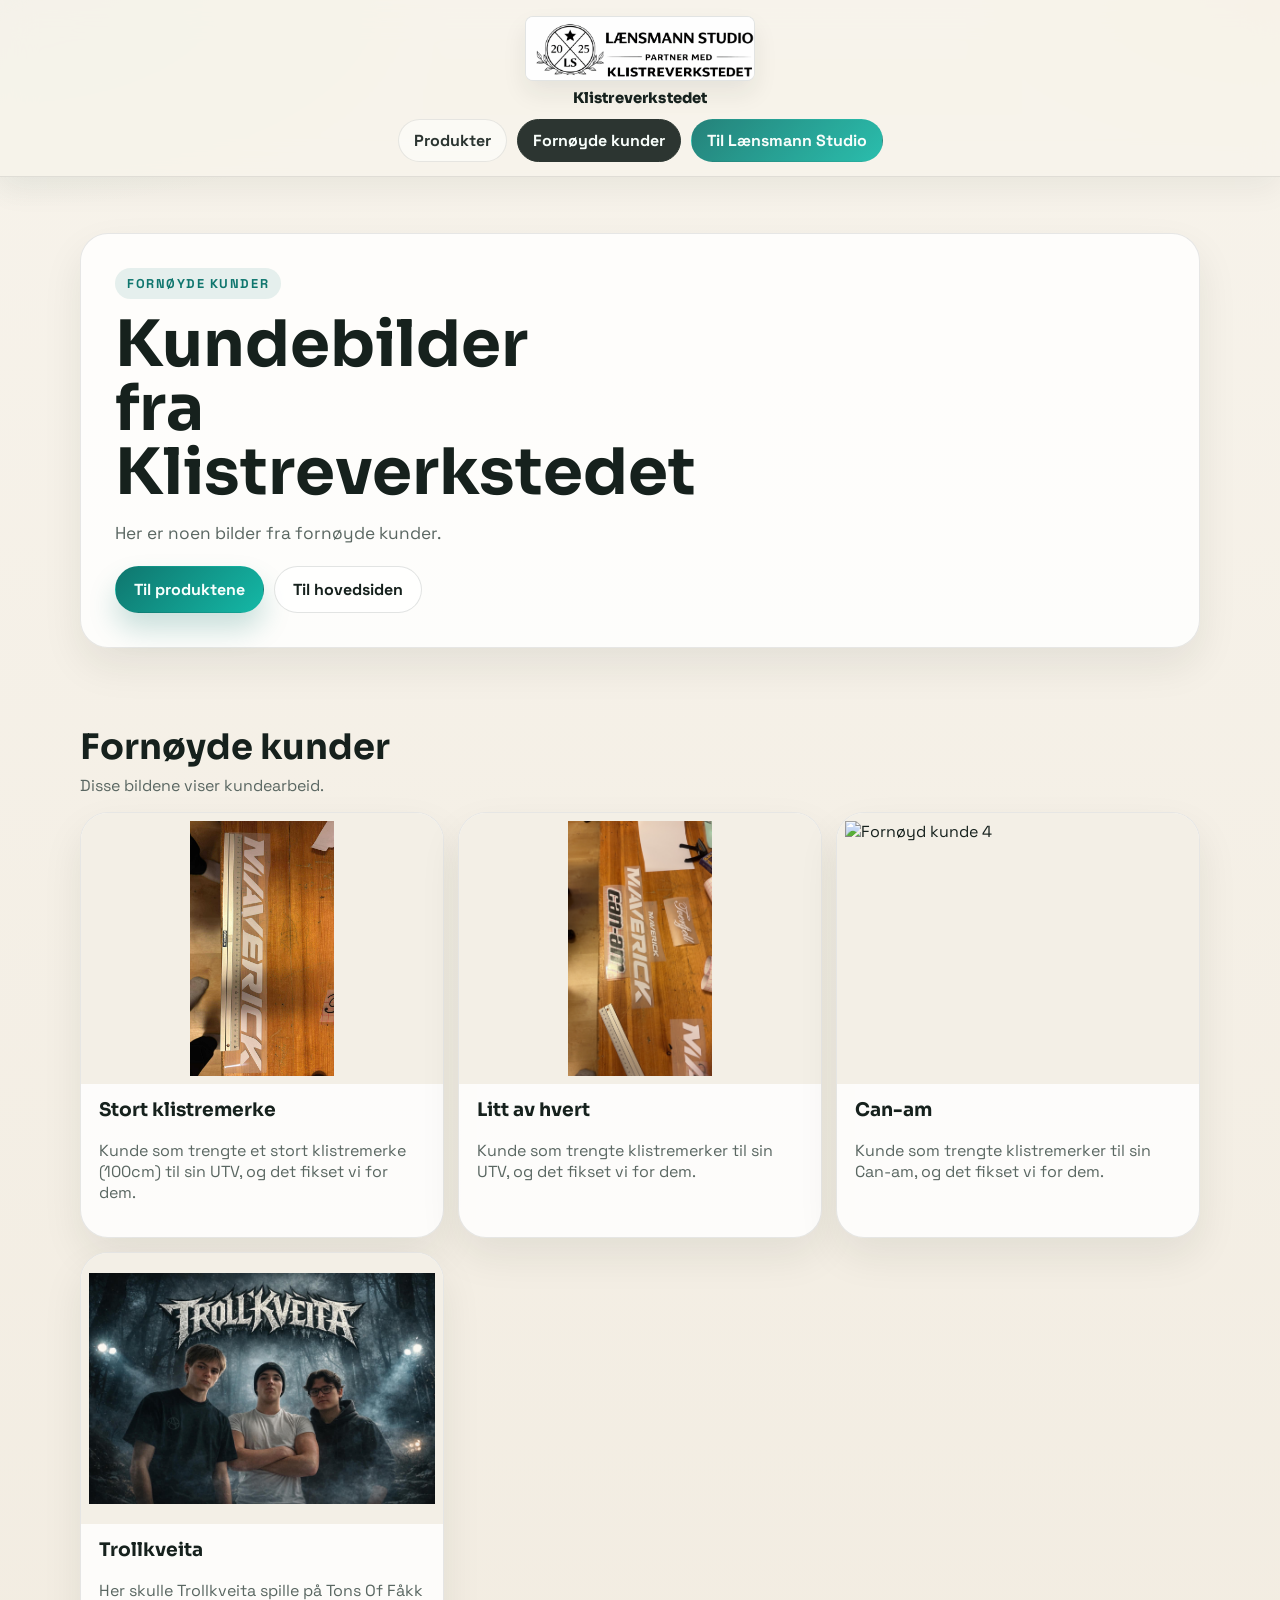
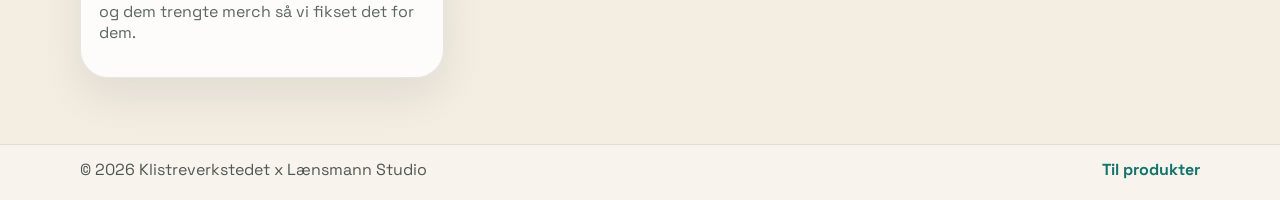
==== products.html @ d3c9f235 "Masse fix, fikk ordnet helt ny nettside og handlekurv. Blitt en ekte nettbutikk nå :)" ====
<!DOCTYPE html>
<html lang="no">
<head>
  <meta charset="UTF-8">
  <meta name="viewport" content="width=device-width, initial-scale=1">
  <title>Klistreverkstedet | Fornøyde kunder</title>
  <meta name="description" content="Bilder fra fornøyde kunder. Disse bildene hentes fra klistreverksted-media.json.">
  <meta name="robots" content="index, follow">
  <meta name="theme-color" content="#f4efe6">
  <link rel="canonical" href="https://klistre.lensmann.studio/products.html">
  <meta property="og:type" content="website">
  <meta property="og:title" content="Klistreverkstedet | Fornøyde kunder">
  <meta property="og:description" content="Visning av fornøyde kunder med bilder fra klistreverksted-media.json.">
  <meta property="og:url" content="https://klistre.lensmann.studio/products.html">
  <link rel="icon" href="favicon.ico">
  <link rel="preconnect" href="https://fonts.googleapis.com">
  <link rel="preconnect" href="https://fonts.gstatic.com" crossorigin>
  <link href="https://fonts.googleapis.com/css2?family=Sora:wght@400;600;700;800&family=Space+Grotesk:wght@400;500;700&display=swap" rel="stylesheet">
  <link rel="stylesheet" href="style.css">
</head>
<body>
  <a class="skip-link" href="#main-content">Hopp til innhold</a>

  <header class="site-header">
    <div class="container header-top">
      <a href="https://lensmann.studio/" class="brand brand--image" aria-label="Til Lænsmann Studio hovedsiden">
        <img class="brand-image" src="assets/images/image.png" alt="Til Lænsmann Studio">
        <span class="brand-text">Klistreverkstedet</span>
      </a>
      <button class="nav-toggle" type="button" aria-expanded="false" aria-controls="main-nav" aria-label="Åpne meny">
        <span class="nav-toggle__icon" aria-hidden="true">
          <span class="nav-toggle__line"></span>
          <span class="nav-toggle__line"></span>
          <span class="nav-toggle__line"></span>
        </span>
      </button>
    </div>
    <div class="container">
      <nav id="main-nav" class="top-links site-nav" aria-label="Navigasjon">
        <a href="index.html">Produkter</a>
        <a href="products.html" aria-current="page">Fornøyde kunder</a>
        <a class="nav-back" href="https://lensmann.studio/">Til Lænsmann Studio</a>
      </nav>
    </div>
  </header>

  <main id="main-content">
    <section class="hero hero--compact">
      <div class="container hero-grid hero-grid--single">
        <div class="hero-copy">
          <span class="eyebrow">Fornøyde kunder</span>
          <h1>Kundebilder fra Klistreverkstedet</h1>
          <p class="lead">Her er noen bilder fra fornøyde kunder.</p>
          <div class="hero-actions">
            <a class="btn btn-primary" href="index.html#produkter">Til produktene</a>
            <a class="btn btn-secondary" href="https://klistre.lensmann.studio/">Til hovedsiden</a>
          </div>
        </div>
      </div>
    </section>

    <section class="content-section">
      <div class="container">
        <div class="section-head">
          <h2 class="section-title">Fornøyde kunder</h2>
          <p class="section-lead">Disse bildene viser kundearbeid.</p>
        </div>

        <div id="customer-media-grid" class="gallery-grid">
          <p class="empty-state">Laster kundebilder...</p>
        </div>
      </div>
    </section>
  </main>

  <footer class="site-footer">
    <div class="container footer-inner">
      <span>© <span id="year"></span> Klistreverkstedet x Lænsmann Studio</span>
      <a href="index.html">Til produkter</a>
    </div>
  </footer>

  <script src="assets/js/site.js"></script>
</body>
</html>
---- style.css ----
:root {
  --bg: #0f1513;
  --bg-soft: #16201d;
  --surface: #f6f1e8;
  --surface-2: #ebe2d3;
  --text-dark: #1d2321;
  --text-light: #f4f1eb;
  --muted: #59605e;
  --brand: #ff875c;
  --brand-dark: #d65d34;
  --accent: #3fc2a3;
  --border-dark: rgba(255, 255, 255, 0.1);
  --border-light: rgba(29, 35, 33, 0.15);
  --radius-lg: 24px;
  --radius-md: 16px;
  --radius-sm: 12px;
  --shadow-soft: 0 14px 34px rgba(0, 0, 0, 0.16);
  --shadow-card: 0 10px 24px rgba(0, 0, 0, 0.12);
}

* {
  box-sizing: border-box;
}

html,
body {
  margin: 0;
  padding: 0;
  scroll-behavior: smooth;
}

body {
  font-family: "Space Grotesk", "Segoe UI", sans-serif;
  color: var(--text-light);
  background:
    radial-gradient(900px 500px at 85% -10%, rgba(255, 135, 92, 0.28), transparent 50%),
    radial-gradient(1000px 550px at 10% -15%, rgba(63, 194, 163, 0.18), transparent 46%),
    linear-gradient(170deg, #0d1311 0%, #101815 55%, #0c1210 100%);
  min-height: 100vh;
}

img {
  max-width: 100%;
  display: block;
}

a {
  color: inherit;
  text-decoration: none;
}

a:focus-visible,
button:focus-visible,
summary:focus-visible {
  outline: 3px solid #3fc2a3;
  outline-offset: 3px;
}

.skip-link {
  position: absolute;
  top: -100px;
  left: 12px;
  z-index: 120;
  background: #ffffff;
  color: #111;
  padding: 10px 14px;
  border-radius: 10px;
  border: 1px solid #111;
  font-weight: 700;
}

.skip-link:focus {
  top: 12px;
}

.container {
  width: min(1120px, 92%);
  margin: 0 auto;
}

.site-header {
  position: sticky;
  top: 0;
  z-index: 50;
  padding-top: env(safe-area-inset-top);
  border-bottom: 1px solid var(--border-dark);
  backdrop-filter: blur(8px) saturate(130%);
  background: linear-gradient(to bottom, rgba(12, 18, 16, 0.95), rgba(12, 18, 16, 0.72));
}

.nav-row {
  display: flex;
  align-items: center;
  justify-content: space-between;
  gap: 20px;
  padding: 14px 0;
}

.logo {
  display: inline-flex;
  align-items: center;
  gap: 12px;
}

.logo-image {
  width: 40px;
  height: 40px;
  border-radius: 5px;
  object-fit: cover;
  border: 1px solid rgba(255, 255, 255, 0.26);
  box-shadow: 0 10px 20px rgba(0, 0, 0, 0.26);
  background: #fff;
}

.logo-badge {
  width: 38px;
  height: 38px;
  border-radius: 10px;
  display: grid;
  place-items: center;
  background: linear-gradient(140deg, var(--brand), #ffb07a);
  color: #111;
  font-weight: 800;
  letter-spacing: 0.02em;
  box-shadow: var(--shadow-soft);
}

.logo-text {
  font-family: "Sora", "Segoe UI", sans-serif;
  font-weight: 700;
  letter-spacing: 0.02em;
}

.site-nav {
  display: flex;
  align-items: center;
  gap: 18px;
  flex-wrap: wrap;
}

.nav-toggle {
  display: none;
  width: 42px;
  height: 42px;
  align-items: center;
  justify-content: center;
  border: 1px solid rgba(255, 255, 255, 0.22);
  border-radius: 10px;
  background: rgba(255, 255, 255, 0.04);
  color: var(--text-light);
  cursor: pointer;
}

.nav-toggle__icon {
  display: grid;
  gap: 4px;
}

.nav-toggle__line {
  display: block;
  width: 18px;
  height: 2px;
  border-radius: 2px;
  background: currentColor;
  transition: transform 0.2s ease, opacity 0.2s ease;
}

.nav-toggle[aria-expanded="true"] .nav-toggle__line:nth-child(1) {
  transform: translateY(6px) rotate(45deg);
}

.nav-toggle[aria-expanded="true"] .nav-toggle__line:nth-child(2) {
  opacity: 0;
}

.nav-toggle[aria-expanded="true"] .nav-toggle__line:nth-child(3) {
  transform: translateY(-6px) rotate(-45deg);
}

.site-nav a {
  opacity: 0.9;
  font-weight: 500;
}

.site-nav a:hover {
  opacity: 1;
}

.btn {
  display: inline-flex;
  align-items: center;
  justify-content: center;
  border: 0;
  border-radius: 999px;
  padding: 11px 18px;
  font-weight: 700;
  transition: transform 0.15s ease, box-shadow 0.15s ease;
}

.btn:hover {
  transform: translateY(-1px);
}

.btn-primary {
  background: linear-gradient(135deg, var(--brand), #ffb07a);
  color: #141414;
  box-shadow: 0 10px 24px rgba(255, 135, 92, 0.34);
}
.btn-primary:hover {
  box-shadow: 0 16px 32px rgba(255, 135, 92, 0.48);
}

.btn-booking {
  background: linear-gradient(135deg, var(--accent), #7fdbc7);
  color: #10211d;
  box-shadow: 0 10px 24px rgba(63, 194, 163, 0.34);
}

.btn-booking:hover {
  box-shadow: 0 16px 32px rgba(63, 194, 163, 0.48);
  transform: translateY(-2px);
}


.btn-secondary {
  border: 1px solid var(--border-dark);
  color: var(--text-light);
  background: rgba(255, 255, 255, 0.02);
}

.hero {
  padding: 72px 0 32px;
}

.hero-layout {
  display: grid;
  grid-template-columns: 1.12fr 0.88fr;
  gap: 24px;
  align-items: center;
}

.eyebrow {
  display: inline-block;
  text-transform: uppercase;
  letter-spacing: 0.11em;
  font-size: 0.78rem;
  color: #9fdcca;
  font-weight: 700;
}

h1,
h2,
h3 {
  margin-top: 0;
  line-height: 1.1;
  font-family: "Sora", "Segoe UI", sans-serif;
}

h1 {
  font-size: clamp(2rem, 4.9vw, 3.7rem);
  margin-bottom: 0.9rem;
}

.lead {
  color: #d4d7d5;
  max-width: 60ch;
  font-size: 1.04rem;
}

.hero-actions {
  margin-top: 20px;
  display: flex;
  gap: 10px;
  flex-wrap: wrap;
}

.hero-media {
  border-radius: var(--radius-lg);
  overflow: hidden;
  border: 1px solid var(--border-dark);
  box-shadow: var(--shadow-soft);
}

.hero-media img {
  width: 100%;
  height: 100%;
  min-height: 350px;
  object-fit: cover;
}

.content-shell {
  background: linear-gradient(180deg, var(--surface) 0%, #f8f5ee 100%);
  border-top-left-radius: 34px;
  border-top-right-radius: 34px;
  margin-top: 36px;
  color: var(--text-dark);
  border: 1px solid var(--border-light);
  border-bottom: 0;
}

section {
  padding: 58px 0;
}

.section-head {
  margin-bottom: 16px;
}

.section-title {
  font-size: clamp(1.55rem, 3vw, 2.2rem);
  margin-bottom: 10px;
}

.section-lead {
  margin: 0;
  color: var(--muted);
  max-width: 62ch;
}

.grid-3 {
  margin-top: 22px;
  display: grid;
  grid-template-columns: repeat(3, minmax(0, 1fr));
  gap: 16px;
}

.card {
  background: #fffdf9;
  border: 1px solid var(--border-light);
  border-radius: var(--radius-md);
  padding: 18px;
  box-shadow: var(--shadow-card);
  
}

.card p {
  margin: 0;
  color: var(--muted);
}

.card,
.hero-media,
.gallery-item,
.item-card,
.partner-card {
  transition: transform 0.2s ease, box-shadow 0.2s ease;
}

.card:hover,
.item-card:hover,
.partner-card:hover {
  transform: translateY(-3px);
  box-shadow: 0 14px 28px rgba(0, 0, 0, 0.18);
}

.tag {
  display: inline-flex;
  align-items: center;
  gap: 8px;
  font-size: 0.83rem;
  border-radius: 999px;
  background: var(--surface-2);
  padding: 7px 12px;
  border: 1px solid var(--border-light);
  color: #3e4341;
}

.feature-row {
  margin-top: 18px;
  display: flex;
  flex-wrap: wrap;
  gap: 10px;
}

.gallery {
  margin-top: 22px;
  display: grid;
  grid-template-columns: repeat(3, minmax(0, 1fr));
  gap: 12px;
}

.gallery-item {
  border-radius: 14px;
  overflow: hidden;
  border: 1px solid var(--border-light);
}

.gallery-item img {
  width: 100%;
  height: 100%;
  min-height: 210px;
  object-fit: cover;
}

.pricing-grid {
  margin-top: 22px;
  display: grid;
  grid-template-columns: repeat(3, minmax(0, 1fr));
  gap: 16px;
}

.price {
  font-size: 1.6rem;
  font-weight: 800;
  margin: 10px 0;
}

.split {
  margin-top: 18px;
  display: grid;
  grid-template-columns: 1.1fr 0.9fr;
  gap: 16px;
}

.contact-list {
  display: grid;
  gap: 8px;
  color: var(--muted);
}

.contact-list a:hover {
  color: #2c4a42;
  text-decoration: underline;
}

.booking-form {
  margin-top: 14px;
  padding: 22px;
  border: 1px solid #dbcdb9;
  background:
    radial-gradient(700px 180px at 100% -5%, rgba(255, 135, 92, 0.12), transparent 55%),
    #fffdf8;
  box-shadow: 0 22px 40px rgba(29, 35, 33, 0.14);
}

.form-block {
  padding: 14px;
  border-radius: 14px;
  background: linear-gradient(180deg, #fffdfa 0%, #fff7ec 100%);
  border: 1px solid #e3d7c7;
  margin-bottom: 12px;
}

.form-block h3 {
  margin: 0 0 10px;
  font-size: 1.05rem;
}

.form-grid {
  display: grid;
  grid-template-columns: repeat(2, minmax(0, 1fr));
  gap: 12px;
}

.event-options-grid {
  display: grid;
  grid-template-columns: repeat(3, minmax(0, 1fr));
  gap: 10px;
  margin-top: 8px;
}

.choice-chip {
  display: grid;
  grid-template-columns: 18px 1fr auto;
  align-items: center;
  gap: 8px;
  border: 1px solid #deceba;
  border-radius: 14px;
  padding: 11px 12px;
  background: linear-gradient(180deg, #fff 0%, #fff8ef 100%);
  cursor: pointer;
  min-height: 52px;
  transition: transform 0.15s ease, border-color 0.15s ease, box-shadow 0.15s ease, background 0.15s ease;
}

.choice-chip input {
  width: 16px;
  height: 16px;
}

.choice-chip span {
  font-weight: 600;
  color: #313836;
}

.choice-chip span::after {
  content: "Velg";
  font-size: 0.72rem;
  letter-spacing: 0.04em;
  text-transform: uppercase;
  color: #8f6f52;
  margin-left: 10px;
}

.choice-chip:hover {
  transform: translateY(-1px);
  border-color: #c9b296;
}

.choice-chip:has(input:checked) {
  border-color: #3fc2a3;
  box-shadow: 0 0 0 2px rgba(63, 194, 163, 0.2);
  background: linear-gradient(180deg, #f8fffd 0%, #edfff8 100%);
}

.choice-chip:has(input:checked) span::after {
  content: "Valgt";
  color: #16735b;
}

.field {
  display: grid;
  gap: 6px;
}

.field label {
  font-weight: 700;
  font-size: 0.95rem;
}

.field input,
.field select,
.field textarea {
  width: 100%;
  border: 1px solid #d8cdbd;
  border-radius: 10px;
  background: #fff;
  color: #1d2321;
  padding: 11px 12px;
  font: inherit;
  transition: border-color 0.15s ease, box-shadow 0.15s ease;
}

.field textarea {
  resize: vertical;
  min-height: 140px;
}

.field input:focus,
.field select:focus,
.field textarea:focus {
  border-color: #3fc2a3;
  outline: 2px solid rgba(63, 194, 163, 0.2);
}

.field-full {
  grid-column: 1 / -1;
}

.equipment-grid {
  display: grid;
  grid-template-columns: repeat(3, minmax(0, 1fr));
  gap: 10px;
  margin-top: 8px;
}

.equipment-card {
  display: grid;
  gap: 8px;
  border: 1px solid #dfd2c0;
  border-radius: 14px;
  padding: 8px;
  background: linear-gradient(180deg, #fff 0%, #fff9ef 100%);
  font-size: 0.9rem;
  cursor: pointer;
  transition: border-color 0.15s ease, transform 0.15s ease, box-shadow 0.15s ease, background 0.15s ease;
}

.equipment-card input {
  position: absolute;
  opacity: 0;
  pointer-events: none;
}

.equipment-card img {
  width: 100%;
  height: 135px;
  object-fit: cover;
  object-position: center;
  border-radius: 10px;
  border: 1px solid #e7dccd;
}

.equipment-card span {
  display: inline-flex;
  align-items: center;
  justify-content: space-between;
  gap: 6px;
  font-weight: 600;
  color: #343a38;
}

.equipment-card span::after {
  content: "Velg";
  font-size: 0.76rem;
  letter-spacing: 0.04em;
  text-transform: uppercase;
  color: #8b6a4e;
}

.equipment-card:hover {
  border-color: #c9b296;
  transform: translateY(-1px);
}

.equipment-card:has(input:checked) {
  border-color: #3fc2a3;
  box-shadow: 0 0 0 2px rgba(63, 194, 163, 0.22);
  background: linear-gradient(180deg, #f8fffd 0%, #edfff8 100%);
}

.equipment-card:has(input:checked) span::after {
  content: "Valgt";
  color: #16735b;
}

.form-help {
  margin: 10px 0 0;
  font-size: 0.9rem;
  color: #5e6462;
}

.is-hidden {
  display: none;
}

.form-actions {
  margin-top: 14px;
  display: flex;
  align-items: center;
  gap: 12px;
  flex-wrap: wrap;
}

.form-note {
  margin: 0;
  color: var(--muted);
  font-size: 0.92rem;
}

.form-feedback {
  margin: 10px 0 0;
  padding: 10px 12px;
  border-radius: 10px;
  display: none;
  font-weight: 600;
}

.form-feedback.success {
  display: block;
  color: #104a3b;
  background: #ddf7f0;
  border: 1px solid #97d9c7;
}

.form-feedback.error {
  display: block;
  color: #6a1f12;
  background: #ffe9e2;
  border: 1px solid #f4b19f;
}

.hp-field {
  position: absolute;
  left: -9999px;
}

.faq-grid {
  margin-top: 22px;
  display: grid;
  gap: 12px;
}

.faq-item summary {
  font-weight: 700;
  cursor: pointer;
  list-style: none;
}

.faq-item summary::-webkit-details-marker {
  display: none;
}

.faq-item summary::after {
  content: "+";
  float: right;
  color: var(--brand-dark);
}

.faq-item[open] summary::after {
  content: "-";
}

.faq-item p {
  margin-top: 12px;
}

.embed-wrap {
  border-radius: var(--radius-md);
  overflow: hidden;
  border: 1px solid var(--border-light);
  box-shadow: var(--shadow-card);
}

.embed-wrap iframe {
  width: 100%;
  min-height: 780px;
  border: 0;
}

.page-hero {
  padding: 58px 0 30px;
}

.page-title {
  margin-bottom: 10px;
  font-size: clamp(1.8rem, 4vw, 3rem);
}

.item-grid {
  margin-top: 20px;
  display: grid;
  grid-template-columns: repeat(3, minmax(0, 1fr));
  gap: 14px;
}

.item-card {
  background: #fffdf9;
  border: 1px solid var(--border-light);
  border-radius: var(--radius-md);
  overflow: hidden;
  box-shadow: var(--shadow-card);
}

.item-card img {
  width: 100%;
  aspect-ratio: 4 / 3;
  object-fit: cover;
}

.item-card .inner {
  padding: 14px;
}

.partner-card {
  display: grid;
  grid-template-columns: 1fr 1fr;
  gap: 16px;
  align-items: center;
  background: #fffdf9;
  border: 1px solid var(--border-light);
  border-radius: var(--radius-lg);
  padding: 18px;
  box-shadow: var(--shadow-card);
}

.partner-card img {
  width: 100%;
  border-radius: var(--radius-sm);
  border: 1px solid var(--border-light);
}

.media-wall {
  margin-top: 16px;
  display: grid;
  grid-template-columns: repeat(3, minmax(0, 1fr));
  gap: 12px;
}

.media-item {
  margin: 1px;
  border-radius: 14px;
  overflow: hidden;
  border: 1px solid var(--border-light);
  background: #fffdf9;
  box-shadow: var(--shadow-card);
}

.media-item img,
.media-item video {
  width: 100%;
  height: 100%;
  min-height: 220px;
  object-fit: cover;
  display: block;
}

footer {
  margin-top: 3px;
  border-top: 1px solid var(--border-light);
  color: #505654;
}

.footer-inner {
  padding: 12px 0 12px;
  display: flex;
  justify-content: space-between;
  gap: 10px;
  flex-wrap: wrap;
}

@media (max-width: 960px) {
  .hero-layout,
  .grid-3,
  .gallery,
  .pricing-grid,
  .split,
  .item-grid,
  .partner-card,
  .media-wall {
    grid-template-columns: 1fr;
  }

  .hero {
    padding-top: 56px;
  }

  .hero-media img {
    min-height: 250px;
  }

  .content-shell {
    border-top-left-radius: 20px;
    border-top-right-radius: 20px;
    margin-top: 24px;
  }

  .form-grid {
    grid-template-columns: 1fr;
  }

  .equipment-grid {
    grid-template-columns: 1fr 1fr;
  }

  .event-options-grid {
    grid-template-columns: 1fr 1fr;
  }

  .booking-form {
    padding: 16px;
  }

  .form-block {
    padding: 12px;
  }
}

@media (max-width: 820px) {
  .nav-row {
    flex-wrap: wrap;
    align-items: center;
    gap: 8px;
    padding: 12px 0;
  }

  .logo {
    margin-right: auto;
  }

  .logo-text {
    font-size: 0.98rem;
  }

  .nav-toggle {
    display: inline-flex;
  }

  .site-nav {
    width: 100%;
    display: grid;
    grid-template-columns: 1fr;
    gap: 8px;
    max-height: 0;
    opacity: 0;
    overflow: hidden;
    pointer-events: none;
    transform: translateY(-6px);
    transition: max-height 0.25s ease, opacity 0.2s ease, transform 0.2s ease, margin-top 0.2s ease, padding-top 0.2s ease;
  }

  .site-nav.is-open {
    max-height: 360px;
    opacity: 1;
    pointer-events: auto;
    transform: translateY(0);
    margin-top: 6px;
    padding-top: 8px;
    border-top: 1px solid rgba(255, 255, 255, 0.12);
  }

  .site-nav a {
    display: flex;
    align-items: center;
    justify-content: center;
    min-height: 42px;
    padding: 10px 12px;
    border-radius: 12px;
    border: 1px solid rgba(255, 255, 255, 0.15);
    background: rgba(255, 255, 255, 0.03);
    text-align: center;
    line-height: 1.2;
  }

  .site-nav .btn {
    width: 100%;
    border-radius: 12px;
    padding: 10px 12px;
  }
}

@media (max-width: 640px) {
  .container {
    width: min(1120px, 94%);
  }

  .hero,
  .page-hero {
    padding-top: 40px;
  }

  section {
    padding: 44px 0;
  }

  .hero-actions .btn {
    width: 100%;
  }

  .content-shell {
    border-top-left-radius: 16px;
    border-top-right-radius: 16px;
  }

  .footer-inner {
    justify-content: center;
    text-align: center;
  }

  .equipment-grid {
    grid-template-columns: 1fr;
  }

  .event-options-grid {
    grid-template-columns: 1fr;
  }
}

@media (prefers-reduced-motion: reduce) {
  html,
  body {
    scroll-behavior: auto;
  }

  *,
  *::before,
  *::after {
    animation: none !important;
    transition: none !important;
  }
}

.direct-contact-title {

  color: #000000;
  font-weight: 900;
}
.ring-oss {
  background: linear-gradient(1deg, var(--accent), #995252);
  color: #10211d;

}

body {
  font-family: "Space Grotesk", "Sora", sans-serif;
  background:
    radial-gradient(900px 420px at 0% 0%, rgba(15, 118, 110, 0.12), transparent 50%),
    radial-gradient(700px 320px at 100% 0%, rgba(217, 119, 6, 0.12), transparent 45%),
    linear-gradient(180deg, #f7f3eb 0%, #f2ece1 100%);
  color: #16211d;
}

.site-header {
  background: rgba(247, 243, 235, 0.92);
  border-bottom: 1px solid rgba(22, 33, 29, 0.1);
  backdrop-filter: blur(16px) saturate(130%);
  box-shadow: 0 12px 30px rgba(22, 33, 29, 0.06);
}

.header-row,
.top-links,
.footer-inner,
.hero-actions,
.cart-summary__row {
  display: flex;
  align-items: center;
}

.header-row {
  justify-content: space-between;
  gap: 18px;
  padding: 18px 0;
}

.brand {
  display: inline-flex;
  align-items: center;
  gap: 12px;
}

.brand--image {
  text-decoration: none;
}

.brand-image {
  width: 210px;
  height: 65px;
  border-radius: 14px;
  object-fit: cover;
  border: 1px solid rgba(22, 33, 29, 0.12);
  box-shadow: 0 12px 24px rgba(22, 33, 29, 0.08);
  background: #fff;
}

.brand-mark {
  width: 42px;
  height: 42px;
  border-radius: 14px;
  display: grid;
  place-items: center;
  background: linear-gradient(135deg, #0f766e, #14b8a6);
  color: #f8fffd;
  font-weight: 800;
  letter-spacing: 0.04em;
  box-shadow: 0 16px 28px rgba(15, 118, 110, 0.24);
}

.brand-text {
  font-family: "Sora", sans-serif;
  font-weight: 800;
  letter-spacing: 0.01em;
}

.top-links {
  gap: 10px;
  flex-wrap: wrap;
  justify-content: flex-end;
}

.top-links a {
  border-radius: 999px;
  padding: 10px 15px;
  border: 1px solid rgba(22, 33, 29, 0.1);
  background: rgba(255, 255, 255, 0.55);
  font-weight: 700;
  color: #16211d;
}

.top-links a[aria-current="page"] {
  background: #16211d;
  color: #f8fffd;
  border-color: #16211d;
}

.nav-back {
  background: linear-gradient(135deg, #0f766e, #14b8a6) !important;
  color: #f8fffd !important;
  border-color: transparent !important;
}

.hero,
.content-section {
  padding: 56px 0;
}

.hero--compact {
  padding-bottom: 24px;
}

.hero-grid {
  display: grid;
  grid-template-columns: 1.2fr 0.8fr;
  gap: 22px;
  align-items: start;
}

.hero-grid--single {
  grid-template-columns: 1fr;
}

.hero-copy,
.hero-card,
.cart-panel,
.product-card,
.gallery-card {
  border-radius: 28px;
  border: 1px solid rgba(22, 33, 29, 0.1);
  background: rgba(255, 255, 255, 0.82);
  box-shadow: 0 18px 40px rgba(22, 33, 29, 0.08);
}

.hero-copy {
  padding: 34px;
}

.hero-card {
  padding: 26px;
  position: sticky;
  top: 96px;
}

.eyebrow {
  display: inline-flex;
  align-items: center;
  padding: 7px 12px;
  border-radius: 999px;
  background: rgba(15, 118, 110, 0.1);
  color: #0f766e;
  font-size: 0.8rem;
  text-transform: uppercase;
  letter-spacing: 0.12em;
  font-weight: 800;
}

.hero h1,
.section-title {
  font-family: "Sora", sans-serif;
}

.hero h1 {
  margin: 14px 0 14px;
  font-size: clamp(2.4rem, 5vw, 4.5rem);
  line-height: 1;
  max-width: 10ch;
}

.lead,
.section-lead,
.hero-card p,
.product-card p,
.gallery-card p,
.cart-note,
.empty-state {
  color: #5a6762;
}

.lead {
  max-width: 58ch;
  font-size: 1.08rem;
}

.hero-actions {
  gap: 10px;
  flex-wrap: wrap;
  margin-top: 22px;
}

.btn {
  padding: 12px 18px;
  border-radius: 999px;
  border: 1px solid transparent;
  font-weight: 800;
}

.btn-primary {
  background: linear-gradient(135deg, #0f766e, #14b8a6);
  color: #f8fffd;
  box-shadow: 0 16px 28px rgba(15, 118, 110, 0.22);
}

.btn-secondary {
  background: rgba(255, 255, 255, 0.8);
  color: #16211d;
  border-color: rgba(22, 33, 29, 0.12);
}

.btn-block,
.btn-small {
  width: 100%;
}

.btn-small {
  margin-top: 10px;
}

.feature-list {
  margin: 18px 0 0;
  padding-left: 18px;
  display: grid;
  gap: 10px;
  color: #40504b;
}

.catalog-layout {
  display: grid;
  grid-template-columns: minmax(0, 1.3fr) minmax(320px, 0.7fr);
  gap: 20px;
  align-items: start;
}

.section-head {
  margin-bottom: 16px;
}

.section-title {
  margin-bottom: 8px;
  font-size: clamp(1.5rem, 3vw, 2.2rem);
}

.product-grid,
.gallery-grid {
  display: grid;
  gap: 14px;
}

.product-grid {
  grid-template-columns: repeat(2, minmax(0, 1fr));
}

.gallery-grid {
  grid-template-columns: repeat(3, minmax(0, 1fr));
}

.product-card,
.gallery-card {
  padding: 20px;
}

.product-image {
  width: 100%;
  aspect-ratio: 1 / 1;
  object-fit: cover;
  border-radius: 20px;
  margin-bottom: 14px;
  border: 1px solid rgba(22, 33, 29, 0.08);
}

.product-card__top,
.cart-panel__head,
.cart-row,
.footer-inner {
  display: flex;
  justify-content: space-between;
  gap: 10px;
}

.product-card__top {
  align-items: center;
}

.pill,
.cart-badge {
  display: inline-flex;
  align-items: center;
  justify-content: center;
  border-radius: 999px;
  padding: 7px 11px;
  background: rgba(15, 118, 110, 0.1);
  color: #0f766e;
  font-size: 0.8rem;
  font-weight: 800;
}

.product-price {
  font-weight: 800;
  color: #16211d;
}

.product-note {
  font-size: 0.92rem;
  margin-bottom: 0;
}

.cart-panel {
  padding: 22px;
  position: sticky;
  top: 96px;
}

.cart-panel__head {
  align-items: center;
  margin-bottom: 14px;
}

.cart-items {
  display: grid;
  gap: 12px;
}

.cart-row {
  align-items: center;
  padding: 12px 0;
  border-top: 1px solid rgba(22, 33, 29, 0.08);
  display: grid;
  grid-template-columns: 58px minmax(0, 1fr) auto;
  gap: 10px;
}

.cart-row p {
  margin: 4px 0 0;
  font-size: 0.9rem;
}

.cart-row__meta {
  min-width: 0;
}

.cart-row__meta strong {
  display: block;
  white-space: nowrap;
  overflow: hidden;
  text-overflow: ellipsis;
}

.cart-thumb {
  width: 58px;
  height: 58px;
  object-fit: contain;
  background: #f3efe6;
  border-radius: 10px;
  border: 1px solid rgba(22, 33, 29, 0.12);
  padding: 4px;
}

.cart-row__actions {
  display: inline-flex;
  align-items: center;
  gap: 8px;
  flex-wrap: wrap;
  justify-content: flex-end;
}

.qty-btn,
.cart-remove {
  border-radius: 999px;
  border: 1px solid rgba(22, 33, 29, 0.14);
  background: #fff;
  color: #16211d;
  font: inherit;
  font-weight: 800;
  min-width: 34px;
  min-height: 34px;
  padding: 0 10px;
}

.cart-remove {
  min-width: auto;
}

.cart-summary {
  margin-top: 16px;
  padding-top: 16px;
  border-top: 1px solid rgba(22, 33, 29, 0.08);
}

.order-form {
  display: grid;
  gap: 12px;
}

.form-grid--single {
  grid-template-columns: 1fr;
}

.form-actions {
  display: grid;
  gap: 10px;
}

.form-note {
  margin: 0;
}

.form-note--error {
  color: #b42318;
}

.cart-summary__row {
  justify-content: space-between;
  margin-bottom: 8px;
}

.empty-state {
  margin: 0;
  padding: 14px 0;
}

.gallery-card {
  overflow: hidden;
  padding: 0;
}

.gallery-card img {
  width: 100%;
  aspect-ratio: 1 / 1;
  object-fit: cover;
  display: block;
}

.gallery-card__body {
  padding: 16px 18px 18px;
}

.site-footer {
  margin-top: 10px;
  border-top: 1px solid rgba(22, 33, 29, 0.1);
  background: rgba(255, 255, 255, 0.4);
}

.footer-inner {
  padding: 14px 0 20px;
  align-items: center;
}

.header-top {
  display: grid;
  grid-template-columns: 1fr auto 1fr;
  align-items: center;
  padding: 16px 0 12px;
  position: relative;
}

.brand {
  grid-column: 2;
  justify-self: center;
  display: inline-flex;
  flex-direction: column;
  align-items: center;
  gap: 8px;
}

.brand-image {
  width: 230px;
  height: 65px;
  border-radius: 8px;
}

.brand-text {
  display: block;
  font-size: 0.92rem;
}

.nav-toggle {
  grid-column: 3;
  justify-self: end;
  display: none;
  width: 46px;
  height: 46px;
  align-items: center;
  justify-content: center;
  border: 1px solid rgba(22, 33, 29, 0.12);
  border-radius: 14px;
  background: rgba(255, 255, 255, 0.72);
  color: #16211d;
  cursor: pointer;
}

.nav-toggle__icon {
  display: grid;
  gap: 4px;
}

.nav-toggle__line {
  display: block;
  width: 18px;
  height: 2px;
  border-radius: 2px;
  background: currentColor;
  transition: transform 0.2s ease, opacity 0.2s ease;
}

.nav-toggle[aria-expanded="true"] .nav-toggle__line:nth-child(1) {
  transform: translateY(6px) rotate(45deg);
}

.nav-toggle[aria-expanded="true"] .nav-toggle__line:nth-child(2) {
  opacity: 0;
}

.nav-toggle[aria-expanded="true"] .nav-toggle__line:nth-child(3) {
  transform: translateY(-6px) rotate(-45deg);
}

.site-nav {
  margin-bottom: 14px;
  justify-content: center;
}

.site-nav.is-open {
  display: flex;
}

.brand--image {
  text-decoration: none;
}

.site-nav a {
  color: #16211d;
}

.footer-inner a {
  color: #0f766e;
  font-weight: 800;
}

.form-help {
  color: #5a6762;
}

@media (max-width: 960px) {
  .hero-grid,
  .catalog-layout,
  .product-grid,
  .gallery-grid {
    grid-template-columns: 1fr;
  }

  .hero-card,
  .cart-panel {
    position: static;
  }

  .hero-copy {
    padding: 26px;
  }
}

@media (max-width: 720px) {
  .header-top,
  .top-links,
  .footer-inner,
  .cart-row {
    flex-direction: column;
    align-items: stretch;
  }

  .header-top {
    grid-template-columns: 1fr auto;
    gap: 8px;
  }

  .brand {
    grid-column: 1 / -1;
    justify-self: center;
  }

  .nav-toggle {
    grid-column: 2;
    display: inline-flex;
    position: absolute;
    top: 16px;
    right: 0;
  }

  .site-nav {
    display: none;
    margin-top: 0;
    margin-bottom: 0;
    padding-top: 0;
  }

  .site-nav.is-open {
    display: grid;
    grid-template-columns: 1fr;
    gap: 10px;
  }

  .top-links a,
  .btn,
  .qty-btn,
  .cart-remove {
    width: 100%;
    text-align: center;
  }

  .hero h1 {
    max-width: none;
  }
}

.product-image,
.gallery-card img,
.media-item img {
  object-fit: contain;
  background: #f3efe6;
  padding: 8px;
}

.product-image,
.gallery-card img {
  aspect-ratio: 4 / 3;
}

.cart-toggle {
  position: fixed;
  top: 120px;
  right: 16px;
  z-index: 80;
  border: 0;
  border-radius: 999px;
  background: #16211d;
  color: #fff;
  padding: 10px 14px;
  font-weight: 800;
  box-shadow: 0 12px 22px rgba(22, 33, 29, 0.24);
}

.cart-toggle__badge {
  display: inline-flex;
  min-width: 24px;
  min-height: 24px;
  border-radius: 999px;
  margin-left: 8px;
  align-items: center;
  justify-content: center;
  background: #14b8a6;
  color: #072421;
  font-size: 0.86rem;
}

.cart-overlay {
  position: fixed;
  inset: 0;
  background: rgba(11, 14, 13, 0.52);
  z-index: 84;
}

.cart-drawer {
  position: fixed;
  top: 0;
  right: 0;
  width: min(420px, 100%);
  height: 100vh;
  overflow: auto;
  border-radius: 0;
  border-left: 1px solid rgba(22, 33, 29, 0.1);
  background: #f9f5ec;
  box-shadow: -24px 0 40px rgba(22, 33, 29, 0.16);
  z-index: 90;
  transform: translateX(102%);
  transition: transform 0.25s ease;
}

.cart-drawer.is-open {
  transform: translateX(0);
}

.cart-close {
  width: 40px;
  height: 40px;
  border-radius: 10px;
  border: 1px solid rgba(22, 33, 29, 0.14);
  background: #fff;
  color: #16211d;
  font-size: 1.4rem;
  line-height: 1;
}

.catalog-layout {
  grid-template-columns: 1fr;
}

@media (max-width: 820px) {
  .cart-toggle {
    top: 120px;
    right: 12px;
    padding: 9px 12px;
  }

  .cart-drawer {
    width: 100%;
  }

  .cart-panel {
    padding: 16px;
  }

  .cart-row {
    grid-template-columns: 52px minmax(0, 1fr);
    gap: 8px;
  }

  .cart-row__actions {
    grid-column: 1 / -1;
    justify-content: flex-start;
    margin-top: 6px;
  }

  .qty-btn,
  .cart-remove {
    min-height: 32px;
    min-width: 32px;
    padding: 0 9px;
  }

  .cart-summary {
    margin-top: 10px;
    padding-top: 12px;
  }
}
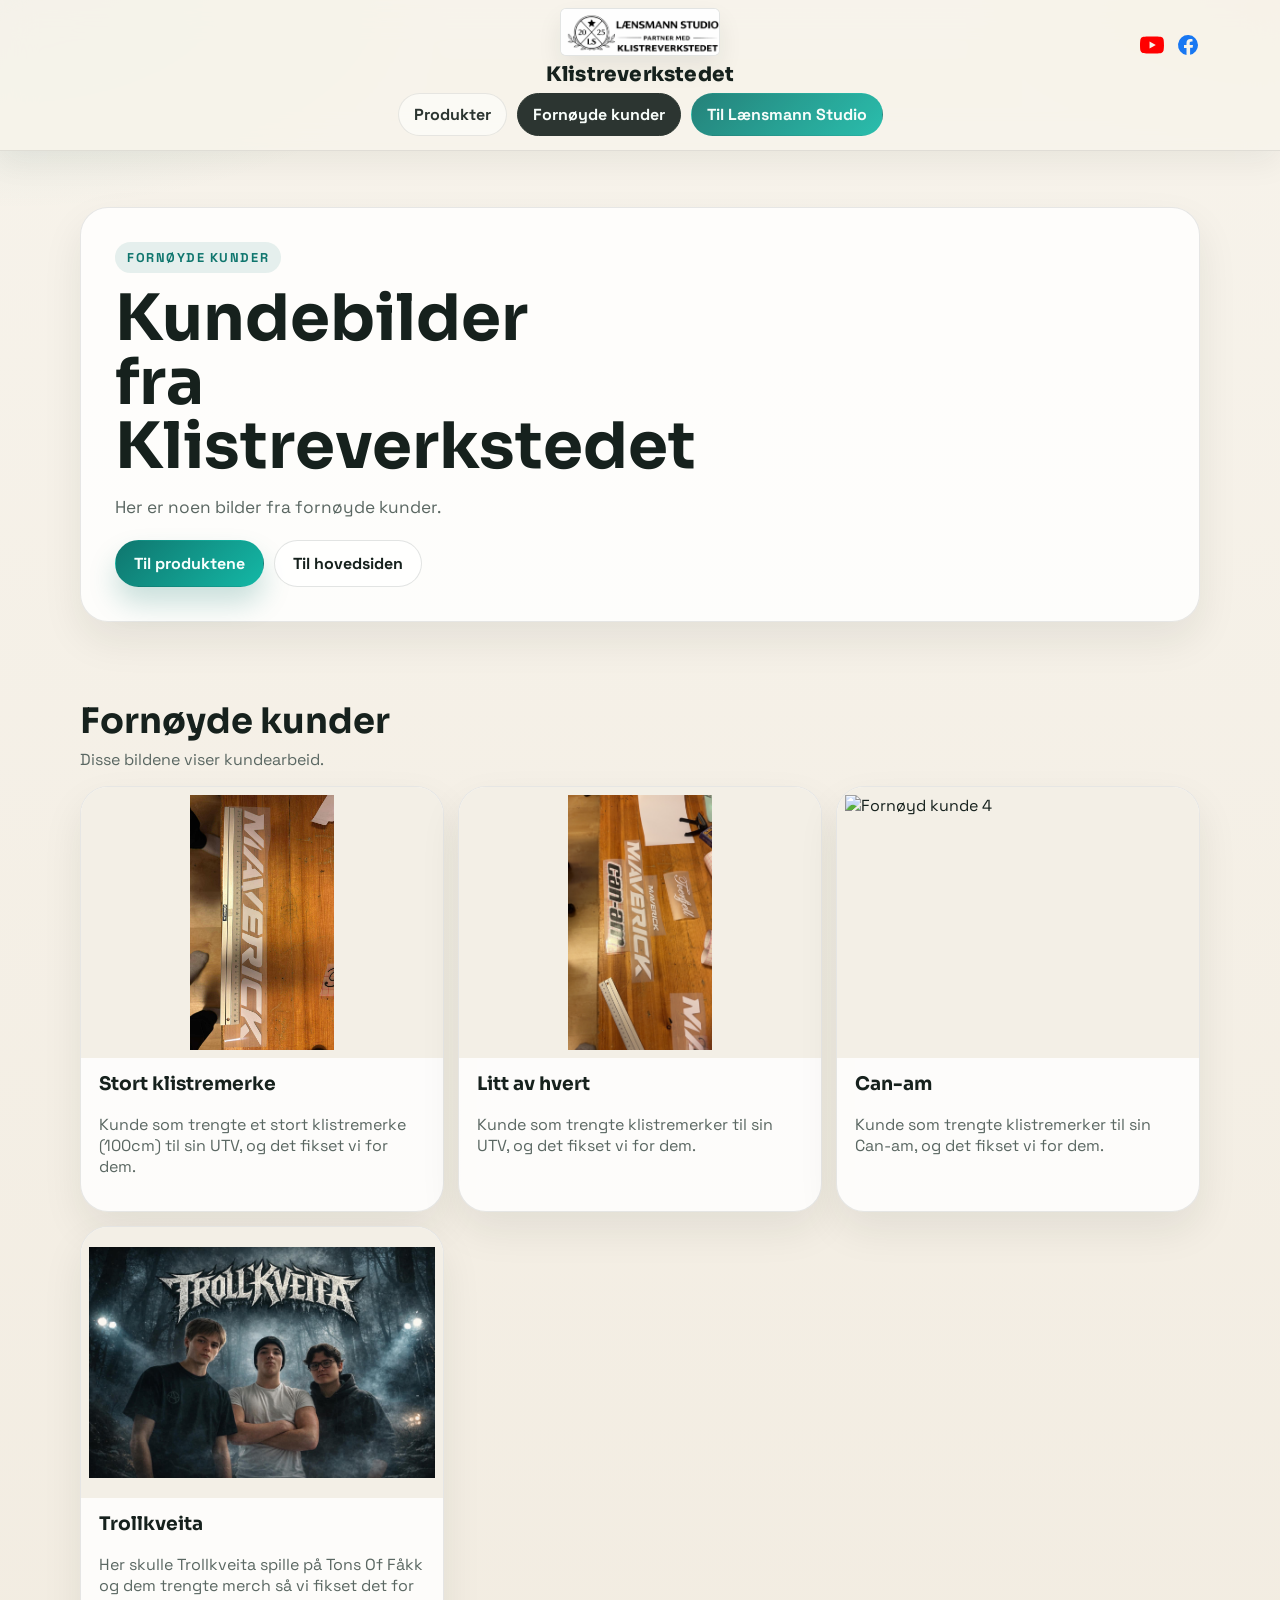
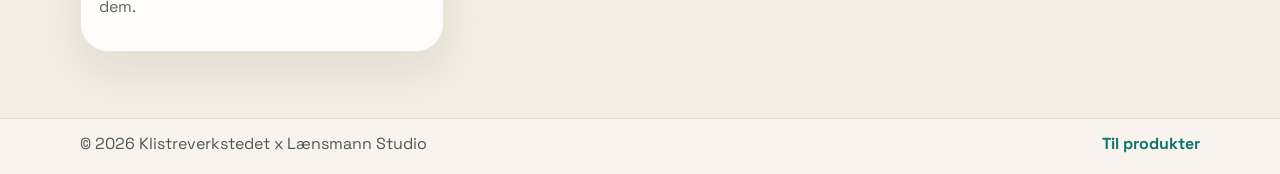
==== commit 36338ca0: "Små fiks" ====
--- a/products.html
+++ b/products.html
@@ -24,9 +24,23 @@
   <header class="site-header">
     <div class="container header-top">
       <a href="https://lensmann.studio/" class="brand brand--image" aria-label="Til Lænsmann Studio hovedsiden">
-        <img class="brand-image" src="assets/images/image.png" alt="Til Lænsmann Studio">
+        <img class="brand-image logo-image" src="assets/images/image.png" alt="Til Lænsmann Studio">
         <span class="brand-text">Klistreverkstedet</span>
       </a>
+
+      <div class="social-icons">
+        <a href="https://youtube.lensmann.studio" target="_blank" aria-label="YouTube">
+          <svg viewBox="0 0 24 24" class="icon">
+            <path fill="currentColor" d="M23.498 6.186a3.016 3.016 0 0 0-2.122-2.136C19.505 3.545 12 3.545 12 3.545s-7.505 0-9.377.505A3.017 3.017 0 0 0 .502 6.186C0 8.07 0 12 0 12s0 3.93.502 5.814a3.016 3.016 0 0 0 2.122 2.136c1.871.505 9.376.505 9.376.505s7.505 0 9.377-.505a3.015 3.015 0 0 0 2.122-2.136C24 15.93 24 12 24 12s0-3.93-.502-5.814zM9.545 15.568V8.432L15.818 12l-6.273 3.568z"/>
+          </svg>
+        </a>
+        <a href="https://facebook.lensmann.studio" target="_blank" aria-label="Facebook">
+          <svg viewBox="0 0 24 24" class="icon">
+            <path fill="currentColor" d="M22 12a10 10 0 1 0-11.5 9.95v-7.05H8v-2.9h2.5V9.9c0-2.5 1.5-3.9 3.8-3.9 1.1 0 2.2.2 2.2.2v2.4h-1.2c-1.2 0-1.6.75-1.6 1.5v1.8H17l-.4 2.9h-2.5v7.05A10 10 0 0 0 22 12"/>
+          </svg>
+        </a>
+      </div>
+
       <button class="nav-toggle" type="button" aria-expanded="false" aria-controls="main-nav" aria-label="Åpne meny">
         <span class="nav-toggle__icon" aria-hidden="true">
           <span class="nav-toggle__line"></span>
--- a/style.css
+++ b/style.css
@@ -73,6 +73,161 @@
   top: 12px;
 }
 
+.goofy-easter-egg {
+  position: absolute;
+  top: 8px;
+  left: 8px;
+  z-index: 25;
+  width: 12px;
+  height: 12px;
+  padding: 0;
+  border: 0;
+  background: transparent;
+  opacity: 0.14;
+  cursor: pointer;
+  overflow: visible;
+  transform-origin: top left;
+  transform: scale(var(--goofy-scale, 1));
+  transition: transform 220ms cubic-bezier(0.18, 0.8, 0.2, 1), opacity 180ms ease;
+  will-change: transform, opacity;
+}
+
+.goofy-easter-egg img {
+  width: 100%;
+  height: 100%;
+  display: block;
+  object-fit: cover;
+  border-radius: 4px;
+  filter: saturate(1.05) contrast(1.05);
+  transform-origin: center center;
+}
+
+.goofy-easter-egg:hover,
+.goofy-easter-egg:focus-visible {
+  opacity: 0.28;
+  outline: none;
+}
+
+.goofy-easter-egg.is-exploding {
+  opacity: 1;
+  pointer-events: none;
+  animation: goofy-burst 950ms cubic-bezier(0.12, 0.72, 0.18, 1) forwards;
+  transition: none;
+}
+
+.goofy-easter-egg:not(.is-exploding) img {
+  transition: transform 220ms cubic-bezier(0.18, 0.8, 0.2, 1), filter 180ms ease;
+}
+
+.goofy-easter-egg.is-exploding img {
+  animation: goofy-grow 950ms cubic-bezier(0.12, 0.72, 0.18, 1) forwards;
+}
+
+.goofy-easter-egg.is-exploding::before,
+.goofy-easter-egg.is-exploding::after {
+  content: "";
+  position: absolute;
+  inset: 50%;
+  border-radius: 999px;
+  pointer-events: none;
+  transform: translate(-50%, -50%);
+}
+
+.goofy-easter-egg.is-exploding::before {
+  width: 18px;
+  height: 18px;
+  background: radial-gradient(circle, rgba(255,255,255,0.95) 0 20%, rgba(255, 122, 92, 0.9) 35%, rgba(255, 196, 122, 0.7) 55%, rgba(255, 255, 255, 0) 72%);
+  animation: goofy-flash 950ms ease-out forwards;
+}
+
+.goofy-easter-egg.is-exploding::after {
+  width: 18px;
+  height: 18px;
+  box-shadow:
+    0 0 0 0 rgba(255, 130, 92, 0.65),
+    0 0 0 0 rgba(255, 196, 122, 0.38);
+  animation: goofy-shock 950ms ease-out forwards;
+}
+
+@keyframes goofy-grow {
+  0% {
+    transform: scale(1);
+    opacity: 1;
+    filter: saturate(1.05) contrast(1.05);
+  }
+  35% {
+    transform: scale(5) rotate(12deg);
+    opacity: 1;
+  }
+  65% {
+    transform: scale(14) rotate(-10deg);
+    opacity: 0.96;
+  }
+  100% {
+    transform: scale(40) rotate(25deg);
+    opacity: 0.12;
+    filter: saturate(1.2) contrast(1.2);
+  }
+}
+
+@keyframes goofy-burst {
+  0% {
+    transform: scale(var(--goofy-scale, 1)) translate(0, 0);
+  }
+  45% {
+    transform: scale(var(--goofy-scale, 1)) translate(-1px, 1px);
+  }
+  100% {
+    transform: scale(var(--goofy-scale, 1)) translate(0, 0);
+  }
+}
+
+@keyframes goofy-flash {
+  0% {
+    opacity: 0.25;
+    transform: translate(-50%, -50%) scale(0.2);
+  }
+  20% {
+    opacity: 0.95;
+    transform: translate(-50%, -50%) scale(1.4);
+  }
+  100% {
+    opacity: 0.08;
+    transform: translate(-50%, -50%) scale(18);
+  }
+}
+
+@keyframes goofy-shock {
+  0% {
+    opacity: 0.95;
+    box-shadow:
+      0 0 0 0 rgba(255, 130, 92, 0.82),
+      0 0 0 0 rgba(255, 196, 122, 0.58);
+  }
+  55% {
+    opacity: 0.55;
+    box-shadow:
+      0 0 0 28px rgba(255, 130, 92, 0),
+      0 0 0 44px rgba(255, 196, 122, 0);
+  }
+  100% {
+    opacity: 0.05;
+    box-shadow:
+      0 0 0 70px rgba(255, 130, 92, 0),
+      0 0 0 100px rgba(255, 196, 122, 0);
+  }
+}
+
+@media (max-width: 520px) {
+  .goofy-easter-egg {
+    top: 6px;
+    left: 6px;
+    width: 10px;
+    height: 10px;
+    opacity: 0.11;
+  }
+}
+
 .container {
   width: min(1120px, 92%);
   margin: 0 auto;
@@ -109,7 +264,44 @@
   object-fit: cover;
   border: 1px solid rgba(255, 255, 255, 0.26);
   box-shadow: 0 10px 20px rgba(0, 0, 0, 0.26);
-  background: #fff;
+  background: linear-gradient(140deg, #ff875c, #ffb07a);
+}
+
+.social-icons {
+  display: flex;
+  gap: 12px;
+  align-items: center;
+  margin-left: auto;
+}
+
+.social-icons .icon {
+  width: 24px;
+  height: 24px;
+  transition: 0.2s;
+}
+
+.social-icons a:nth-child(1) .icon {
+  color: #FF0000;
+}
+
+.social-icons a:nth-child(1) .icon:hover {
+  color: #CC0000;
+  transform: scale(1.1);
+}
+
+.social-icons a:nth-child(2) .icon {
+  color: #1877F2;
+}
+
+.social-icons a:nth-child(2) .icon:hover {
+  color: #0A66C2;
+  transform: scale(1.1);
+}
+
+@media (max-width: 820px) {
+  .social-icons {
+    margin-left: 0;
+  }
 }
 
 .logo-badge {
@@ -397,6 +589,166 @@
   display: grid;
   grid-template-columns: repeat(3, minmax(0, 1fr));
   gap: 16px;
+}
+
+/* Cart buttons and mobile-friendly layout */
+.cart-row {
+  display: flex;
+  gap: 10px;
+  align-items: center;
+  padding: 8px 6px;
+  border-bottom: 1px solid var(--border-light);
+}
+
+.cart-thumb {
+  width: 52px;
+  height: 52px;
+  border-radius: 8px;
+  object-fit: cover;
+}
+
+.cart-row__meta {
+  flex: 1 1 auto;
+  min-width: 0;
+}
+
+.cart-row__actions {
+  display: flex;
+  align-items: center;
+  gap: 8px;
+  flex: 0 0 auto;
+}
+
+.qty-group {
+  display: flex;
+  align-items: center;
+  gap: 8px;
+}
+
+.qty-btn {
+  width: 36px;
+  height: 36px;
+  padding: 0;
+  border-radius: 50%;
+  border: 1px solid rgba(255,255,255,0.06);
+  background: rgba(255,255,255,0.02);
+  color: var(--text-light);
+  font-weight: 700;
+  display: inline-grid;
+  place-items: center;
+  cursor: pointer;
+  transition: background 0.12s ease, transform 0.08s ease;
+}
+
+.qty-btn:hover {
+  background: rgba(255,255,255,0.04);
+  transform: translateY(-1px);
+}
+
+.qty-value {
+  min-width: 22px;
+  text-align: center;
+  font-weight: 700;
+}
+
+.cart-line-total {
+  margin-top: 6px;
+  font-weight: 800;
+  color: var(--text-light);
+  font-size: 1rem;
+}
+
+.cart-meta-sub {
+  margin: 4px 0 0;
+  color: var(--muted);
+  font-size: 0.9rem;
+}
+
+.cart-remove {
+  display: inline-flex;
+  align-items: center;
+  gap: 8px;
+  padding: 6px 8px;
+  border-radius: 8px;
+  border: 1px solid rgba(255,255,255,0.04);
+  background: transparent;
+  color: var(--muted);
+  font-weight: 600;
+  cursor: pointer;
+  transition: background 0.12s ease, color 0.12s ease;
+}
+
+.cart-remove:hover {
+  background: rgba(255,255,255,0.03);
+  color: var(--text-light);
+}
+
+.cart-remove .remove-icon {
+  font-size: 14px;
+  line-height: 1;
+  color: inherit;
+}
+
+/* Mobile adjustments: compact, two-row grid for each cart item */
+@media (max-width: 520px) {
+  .cart-row {
+    display: grid;
+    grid-template-columns: 44px 1fr;
+    grid-template-rows: auto auto;
+    gap: 6px 8px;
+    align-items: center;
+    padding: 8px 6px;
+  }
+
+  .cart-thumb {
+    width: 44px;
+    height: 44px;
+    grid-row: 1 / span 2;
+    border-radius: 8px;
+  }
+
+  .cart-row__meta {
+    grid-column: 2;
+    grid-row: 1;
+    padding-right: 8px;
+  }
+
+  .cart-row__actions {
+    grid-column: 2;
+    grid-row: 2;
+    justify-self: end;
+    gap: 6px;
+  }
+
+  .qty-btn {
+    width: 30px;
+    height: 30px;
+    font-size: 15px;
+    border-radius: 8px;
+  }
+
+  .qty-value {
+    min-width: 28px;
+    text-align: center;
+    padding: 6px 8px;
+    background: linear-gradient(135deg, rgba(255,135,92,0.12), rgba(63,194,163,0.06));
+    border-radius: 8px;
+    font-weight: 800;
+    color: var(--text-light);
+  }
+
+  .cart-remove {
+    padding: 6px;
+    border-radius: 6px;
+    gap: 6px;
+    background: rgba(255,255,255,0.02);
+    color: var(--muted);
+  }
+
+  /* hide the word "Fjern" on narrow screens to keep layout clean */
+  .cart-remove .remove-text {
+    display: none;
+  }
 }
 
 .price {
@@ -665,6 +1017,62 @@
   left: -9999px;
 }
 
+/* Final cart mobile overrides to fix contrast and duplicated labels */
+@media (max-width: 520px) {
+  /* target the cart-items variant with higher specificity to override earlier rules */
+  .cart-items .cart-row {
+    display: grid;
+    grid-template-columns: 44px 1fr;
+    grid-template-rows: auto auto;
+    gap: 6px 8px;
+    align-items: center;
+    padding: 8px 6px;
+  }
+
+  /* hide the textual "Antall: X" to avoid duplication with the compact qty control */
+  .cart-items .cart-meta-sub {
+    display: none;
+  }
+
+  /* emphasize quantity and line total for clarity on light background */
+  .cart-items .qty-value {
+    background: linear-gradient(135deg, rgba(255,135,92,0.12), rgba(63,194,163,0.06));
+    color: #16211d;
+    font-weight: 900;
+    font-size: 1.02rem;
+    padding: 6px 10px;
+    border-radius: 8px;
+  }
+
+  .cart-items .cart-line-total {
+    grid-column: 2;
+    grid-row: 1;
+    justify-self: end;
+    font-size: 1.05rem;
+    font-weight: 900;
+    color: #16211d;
+  }
+
+  .cart-items .cart-row__meta strong {
+    font-size: 1rem;
+    color: #0f1513;
+  }
+
+  /* align actions on second row and keep remove button separate */
+  .cart-items .cart-row__actions {
+    grid-column: 2;
+    grid-row: 2;
+    justify-self: end;
+    gap: 8px;
+  }
+
+  .cart-items .cart-remove {
+    background: transparent;
+    color: #8b6a4e;
+    border: 1px solid rgba(22,33,29,0.06);
+  }
+}
+
 .faq-grid {
   margin-top: 22px;
   display: grid;
@@ -1367,6 +1775,97 @@
   gap: 10px;
 }
 
+.shipping-options {
+  display: grid;
+  gap: 10px;
+  padding: 16px 0 4px;
+}
+
+.shipping-options__title {
+  margin: 0;
+  font-size: 1rem;
+}
+
+.shipping-option {
+  display: grid;
+  grid-template-columns: auto 1fr;
+  gap: 12px;
+  align-items: center;
+  padding: 12px 14px;
+  border: 1px solid rgba(22, 33, 29, 0.12);
+  border-radius: 14px;
+  background: rgba(255, 255, 255, 0.72);
+  cursor: pointer;
+}
+
+.shipping-option input {
+  width: 18px;
+  height: 18px;
+}
+
+.shipping-option span {
+  display: grid;
+  gap: 2px;
+}
+
+.shipping-option strong {
+  color: #16211d;
+}
+
+.shipping-option em {
+  font-style: normal;
+  color: #5a6762;
+}
+
+.shipping-option:has(input:checked) {
+  border-color: rgba(15, 118, 110, 0.45);
+  box-shadow: 0 0 0 2px rgba(15, 118, 110, 0.08);
+  background: linear-gradient(180deg, rgba(255,255,255,0.94) 0%, rgba(236, 249, 247, 0.95) 100%);
+}
+
+.tip-field {
+  display: grid;
+  gap: 8px;
+  padding: 4px 0 12px;
+}
+
+.tip-field label {
+  font-weight: 700;
+  color: #16211d;
+}
+
+.tip-field__row {
+  display: grid;
+  grid-template-columns: 1fr auto;
+  align-items: center;
+  gap: 10px;
+  padding: 12px 14px;
+  border: 1px solid rgba(22, 33, 29, 0.12);
+  border-radius: 14px;
+  background: rgba(255, 255, 255, 0.72);
+}
+
+.tip-field__row input {
+  width: 100%;
+  border: 0;
+  background: transparent;
+  color: #16211d;
+  font: inherit;
+  font-weight: 700;
+  outline: none;
+}
+
+.tip-field__row span {
+  font-weight: 800;
+  color: #5a6762;
+}
+
+.tip-field__help {
+  margin: 0;
+  color: #5a6762;
+  font-size: 0.9rem;
+}
+
 .form-note {
   margin: 0;
 }
@@ -1376,8 +1875,26 @@
 }
 
 .cart-summary__row {
+  display: flex;
+  align-items: center;
   justify-content: space-between;
   margin-bottom: 8px;
+}
+
+.cart-summary__row--shipping,
+.cart-summary__row--grand {
+  padding-top: 8px;
+  border-top: 1px solid rgba(22, 33, 29, 0.08);
+}
+
+.cart-summary__row--grand {
+  margin-top: 4px;
+  font-size: 1.05rem;
+  font-weight: 800;
+}
+
+.cart-summary__row--grand strong {
+  color: #0f766e;
 }
 
 .empty-state {
@@ -1416,7 +1933,7 @@
   display: grid;
   grid-template-columns: 1fr auto 1fr;
   align-items: center;
-  padding: 16px 0 12px;
+  padding: 8px 0 6px;
   position: relative;
 }
 
@@ -1426,18 +1943,19 @@
   display: inline-flex;
   flex-direction: column;
   align-items: center;
-  gap: 8px;
+  gap: 6px;
 }
 
 .brand-image {
-  width: 230px;
-  height: 65px;
-  border-radius: 8px;
+  width: 160px;
+  height: 48px;
+  border-radius: 6px;
 }
 
 .brand-text {
   display: block;
-  font-size: 0.92rem;
+  font-size: 0.85rem;
+  font-size: 20px;
 }
 
 .nav-toggle {
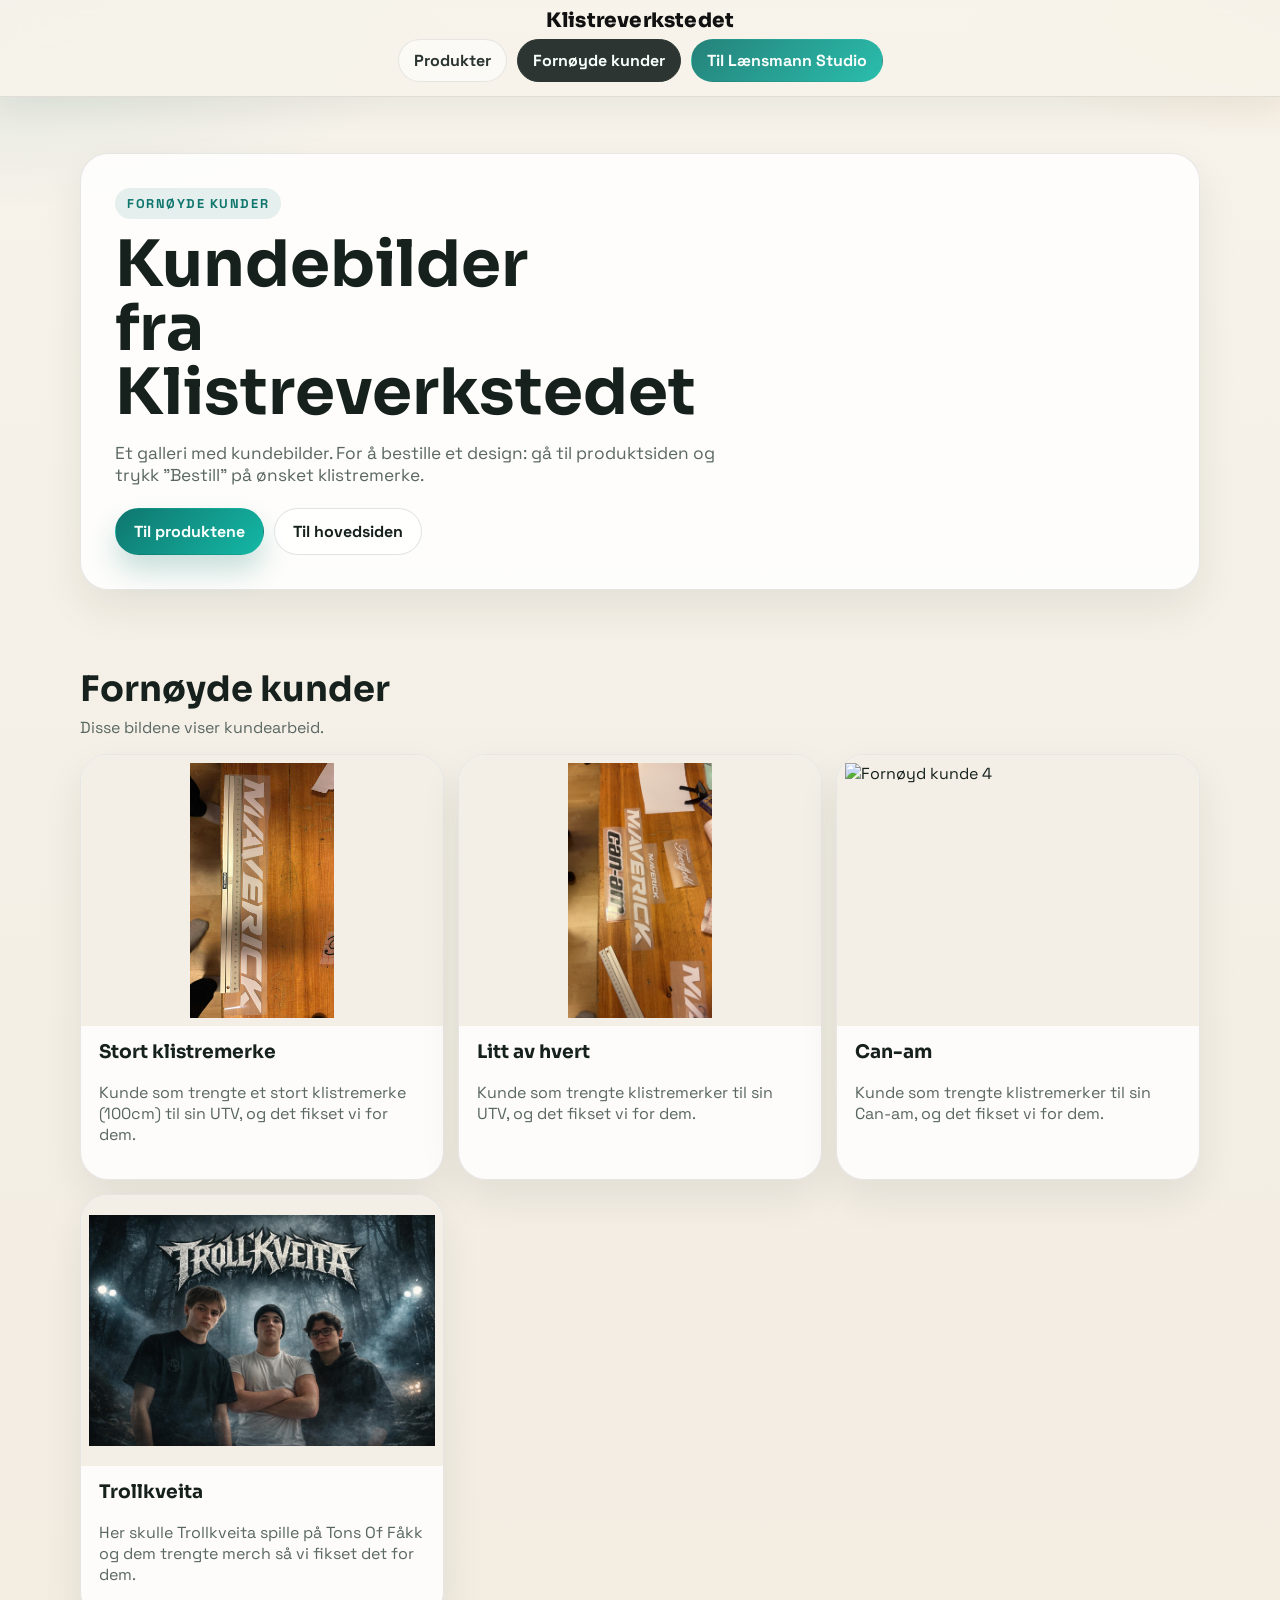
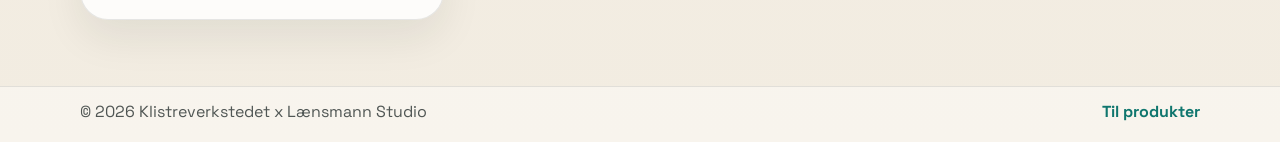
==== commit f3b1dda1: "Fikk nettsiden til å se ut mer som en bestillingskjema enn en nettbutikk." ====
--- a/products.html
+++ b/products.html
@@ -64,7 +64,7 @@
         <div class="hero-copy">
           <span class="eyebrow">Fornøyde kunder</span>
           <h1>Kundebilder fra Klistreverkstedet</h1>
-          <p class="lead">Her er noen bilder fra fornøyde kunder.</p>
+          <p class="lead">Et galleri med kundebilder. For å bestille et design: gå til produktsiden og trykk "Bestill" på ønsket klistremerke.</p>
           <div class="hero-actions">
             <a class="btn btn-primary" href="index.html#produkter">Til produktene</a>
             <a class="btn btn-secondary" href="https://klistre.lensmann.studio/">Til hovedsiden</a>
--- a/style.css
+++ b/style.css
@@ -798,6 +798,67 @@
   font-size: 1.05rem;
 }
 
+/* --- Simple/order-form overrides to reduce 'shop' look --- */
+body {
+  background: #ffffff;
+  color: #111111;
+  font-family: system-ui, -apple-system, "Segoe UI", Roboto, Arial, sans-serif;
+}
+
+.site-header {
+  background: #ffffff;
+  border-bottom: 1px solid #e6e6e6;
+  backdrop-filter: none;
+}
+
+.logo-image { display: none; }
+.brand-text { font-weight: 700; color: #111; }
+.social-icons { display: none; }
+
+/* Make buttons look like simple form controls */
+.btn {
+  border-radius: 6px;
+  padding: 8px 12px;
+  box-shadow: none;
+  font-weight: 700;
+}
+
+.btn-primary {
+  background: transparent;
+  color: #111;
+  border: 1px solid #cfcfcf;
+}
+
+.btn-secondary {
+  background: transparent;
+  color: #444;
+  border: 1px solid #eee;
+}
+
+/* Product list: keep original catalog styles above */
+
+/* Make cart panel look like a simple form panel */
+.cart-panel {
+  background: #fff;
+  color: #111;
+  border: 1px solid #e6e6e6;
+  box-shadow: none;
+  border-radius: 6px;
+  padding: 16px;
+}
+
+.cart-row { border-bottom: 1px solid #f4f4f4; padding: 8px 0; }
+.qty-group, .cart-remove { display: none; }
+.cart-meta-sub { color: #666 }
+
+/* Hide floating cart toggle badge (reduces shop impression) */
+#cart-toggle { display: none; }
+
+.cart-warning { background: #ffece6; border: 1px solid #ff0000; padding: 8px; border-radius: 6px; color: #ff0000; font-size: 0.95rem }
+
+/* Make overall look less 'polished' and more like a simple order form */
+.hero-copy, .hero-card { background: transparent; box-shadow: none; border: 0; padding: 0 }
+
 .form-grid {
   display: grid;
   grid-template-columns: repeat(2, minmax(0, 1fr));
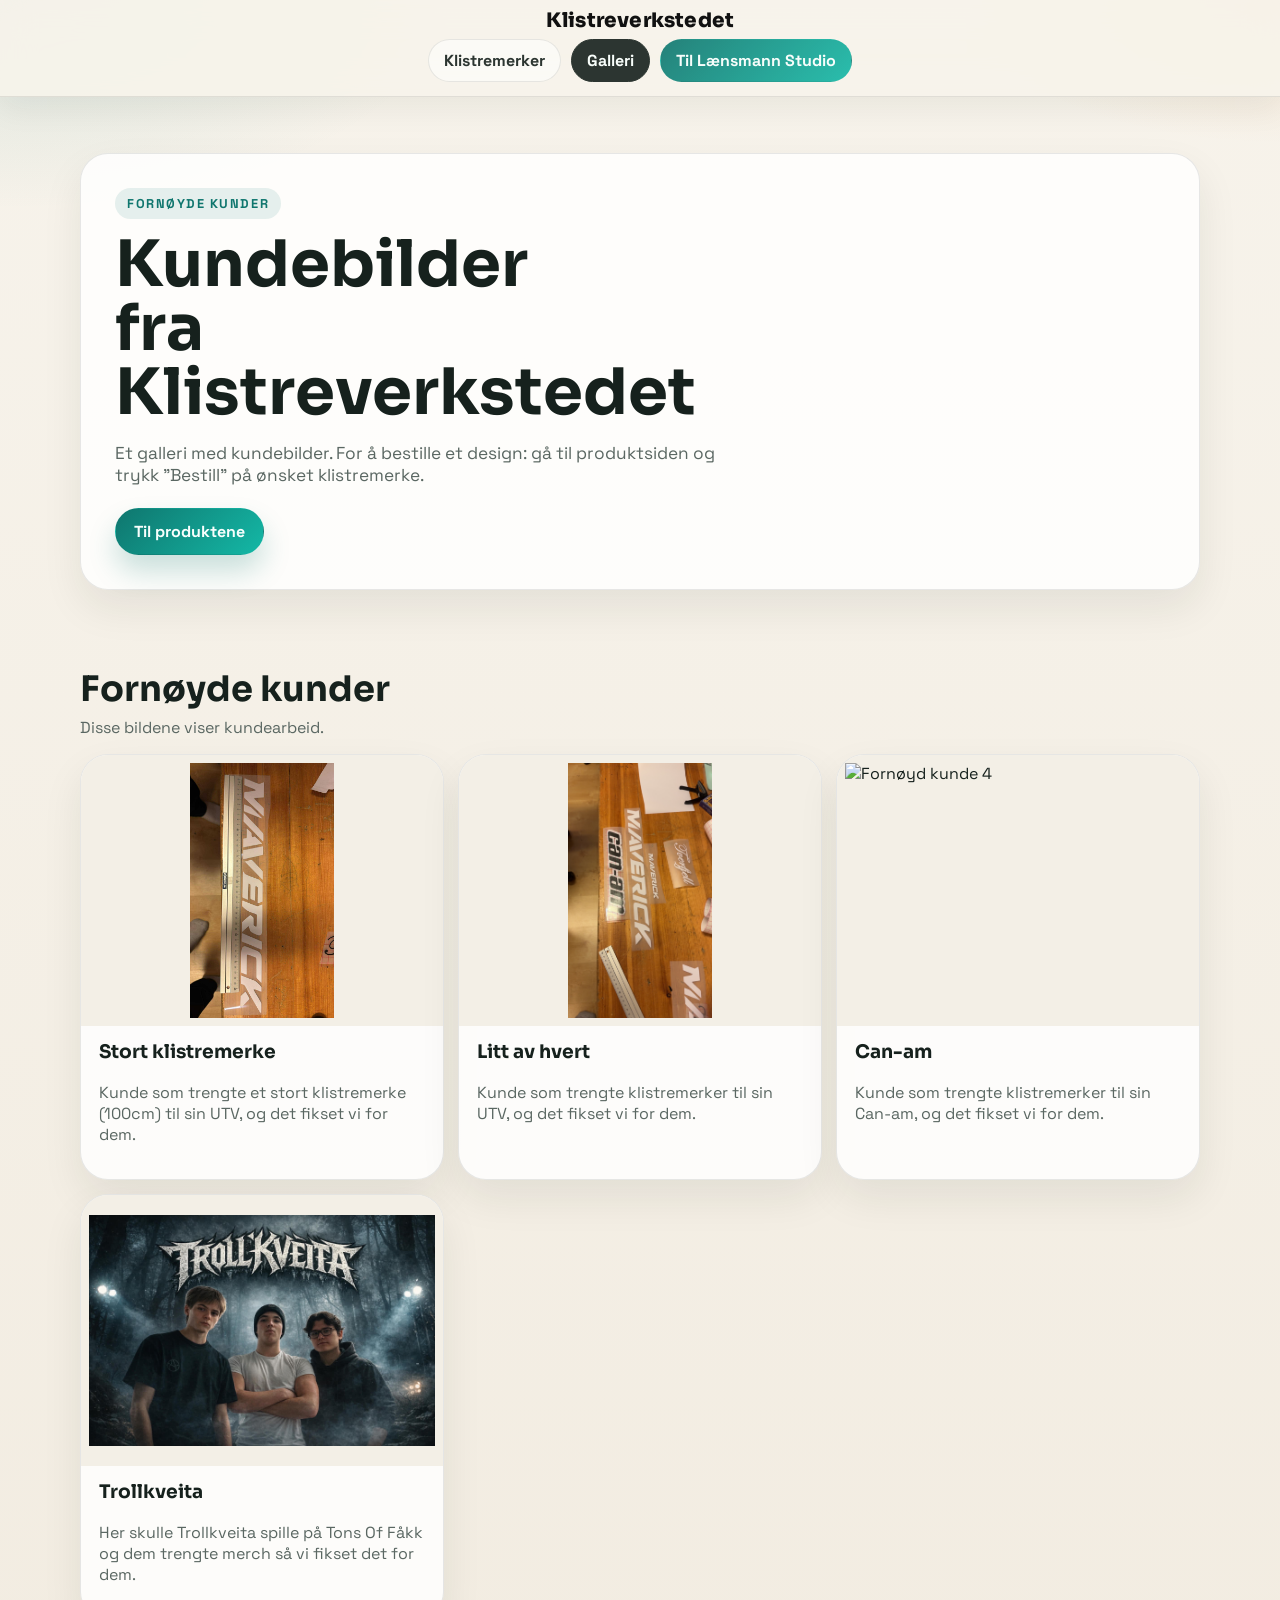
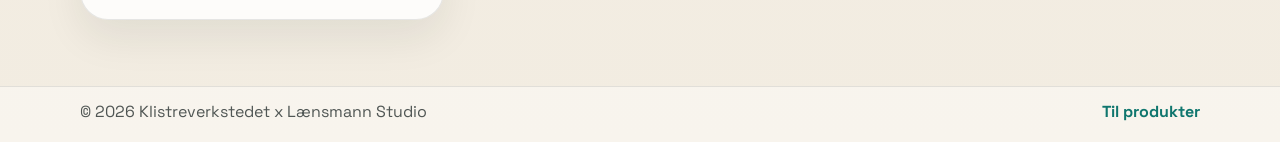
==== commit 749d852f: "endet liten bug" ====
--- a/products.html
+++ b/products.html
@@ -51,8 +51,8 @@
     </div>
     <div class="container">
       <nav id="main-nav" class="top-links site-nav" aria-label="Navigasjon">
-        <a href="index.html">Produkter</a>
-        <a href="products.html" aria-current="page">Fornøyde kunder</a>
+        <a href="index.html">Klistremerker</a>
+        <a href="products.html" aria-current="page">Galleri</a>
         <a class="nav-back" href="https://lensmann.studio/">Til Lænsmann Studio</a>
       </nav>
     </div>
@@ -67,7 +67,7 @@
           <p class="lead">Et galleri med kundebilder. For å bestille et design: gå til produktsiden og trykk "Bestill" på ønsket klistremerke.</p>
           <div class="hero-actions">
             <a class="btn btn-primary" href="index.html#produkter">Til produktene</a>
-            <a class="btn btn-secondary" href="https://klistre.lensmann.studio/">Til hovedsiden</a>
+
           </div>
         </div>
       </div>
--- a/style.css
+++ b/style.css
@@ -233,6 +233,24 @@
   margin: 0 auto;
 }
 
+.thank-you-gif-wrap {
+  width: min(420px, 100%);
+  margin: 28px auto 0;
+  padding: 14px;
+  border-radius: 22px;
+  background: rgba(255, 255, 255, 0.06);
+  border: 1px solid rgba(255, 255, 255, 0.1);
+  box-shadow: var(--shadow-soft);
+}
+
+.thank-you-gif-wrap img {
+  width: 100%;
+  aspect-ratio: 1 / 1;
+  object-fit: cover;
+  border-radius: 16px;
+  background: linear-gradient(135deg, rgba(255, 135, 92, 0.18), rgba(63, 194, 163, 0.18));
+}
+
 .site-header {
   position: sticky;
   top: 0;
@@ -848,11 +866,41 @@
 }
 
 .cart-row { border-bottom: 1px solid #f4f4f4; padding: 8px 0; }
-.qty-group, .cart-remove { display: none; }
+.qty-group {
+  display: flex;
+  align-items: center;
+  gap: 8px;
+}
+.cart-remove {
+  display: inline-flex;
+  align-items: center;
+  gap: 8px;
+}
 .cart-meta-sub { color: #666 }
 
-/* Hide floating cart toggle badge (reduces shop impression) */
-#cart-toggle { display: none; }
+/* Ensure quantity and remove controls are visible on light/order form theme */
+.qty-btn {
+  background: #ffffff;
+  color: #111111;
+  border: 1px solid #e0e0e0;
+}
+
+.qty-btn:hover {
+  background: #f6f6f6;
+}
+
+.cart-remove {
+  background: transparent;
+  color: #8b0000;
+  border: 1px solid rgba(0,0,0,0.04);
+}
+
+.cart-remove .remove-text {
+  display: inline;
+}
+
+/* Floating cart toggle badge: show by default */
+#cart-toggle { display: inline-flex; align-items: center; gap: 8px; }
 
 .cart-warning { background: #ffece6; border: 1px solid #ff0000; padding: 8px; border-radius: 6px; color: #ff0000; font-size: 0.95rem }
 
